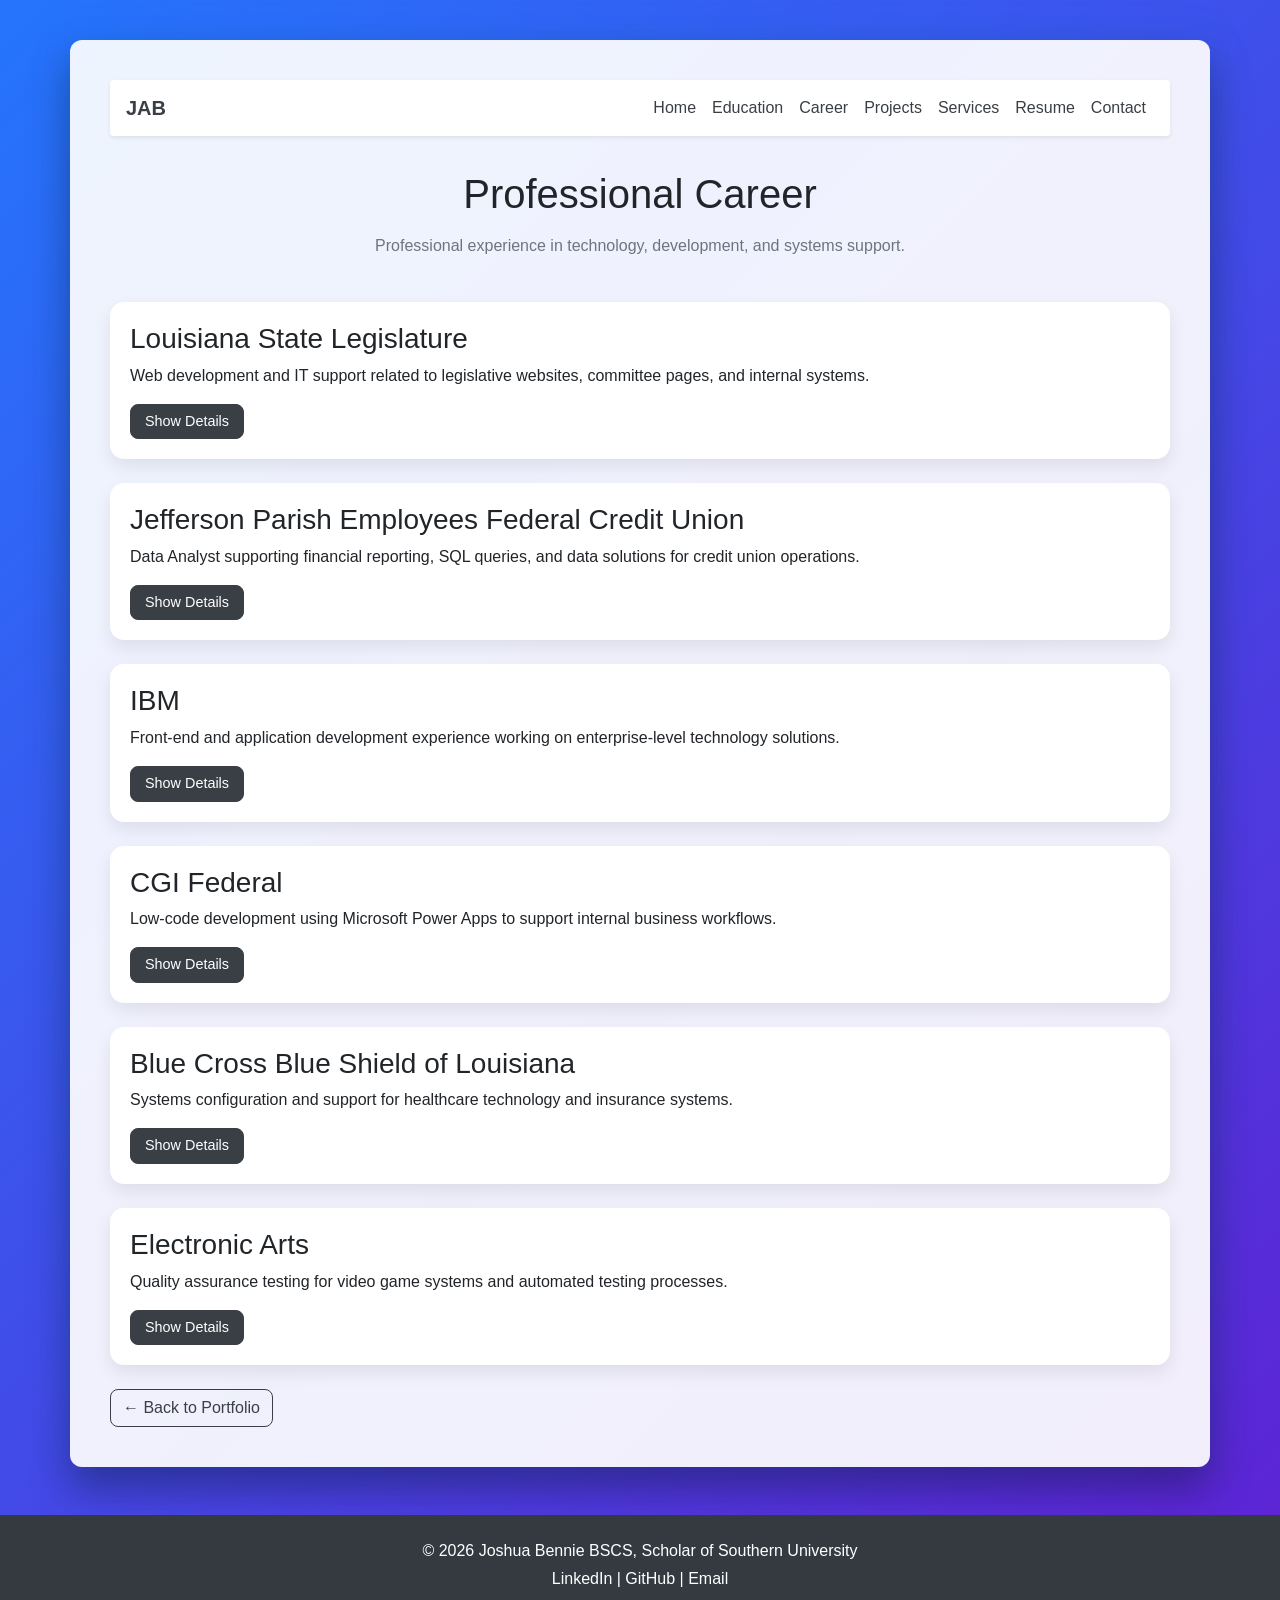
==== career.html @ 76732662 "Initial portfolio commit" ====
<!DOCTYPE html>
<html lang="en">
<head>
<meta charset="UTF-8">
<meta name="viewport" content="width=device-width, initial-scale=1.0">
<title>Professional Career | Joshua Bennie</title>

<link
rel="stylesheet"
href="https://cdn.jsdelivr.net/npm/bootstrap@4.6.2/dist/css/bootstrap.min.css"
>

<link rel="stylesheet" href="styles.css">
</head>

<body>

<div class="container main-container">

    <nav class="navbar navbar-expand-lg navbar-light bg-white rounded shadow-sm mb-4">

  <a class="navbar-brand font-weight-bold" href="index.html">JAB</a>

  <button
    class="navbar-toggler"
    type="button"
    data-toggle="collapse"
    data-target="#mainNavbar"
    aria-controls="mainNavbar"
    aria-expanded="false"
    aria-label="Toggle navigation"
  >
    <span class="navbar-toggler-icon"></span>
  </button>

  <div class="collapse navbar-collapse" id="mainNavbar">
    <ul class="navbar-nav ml-auto">

      <li class="nav-item">
        <a class="nav-link" href="index.html">Home</a>
      </li>

      <li class="nav-item">
        <a class="nav-link" href="education.html">Education</a>
      </li>

      <li class="nav-item">
        <a class="nav-link" href="career.html">Career</a>
      </li>

      <li class="nav-item">
        <a class="nav-link" href="projects.html">Projects</a>
      </li>

      <li class="nav-item">
        <a class="nav-link" href="services.html">Services</a>
      </li>

      <li class="nav-item">
        <a class="nav-link" href="Joshua_Bennie_Resume.pdf" target="_blank">
          Resume
        </a>
      </li>

      <li class="nav-item">
        <a class="nav-link" href="mailto:joshua.abennie@gmail.com">
          Contact
        </a>
      </li>

    </ul>
  </div>

</nav>

<header class="mb-4 text-center">
<h1 class="mb-3">Professional Career</h1>
<p class="text-muted mb-0">
Professional experience in technology, development, and systems support.
</p>
</header>

<main>

<div class="card mb-4">
<div class="card-body">

<h3>Louisiana State Legislature</h3>
<p>
Web development and IT support related to legislative websites, committee pages, and internal systems.
</p>

<button class="btn btn-primary"
type="button"
data-toggle="collapse"
data-target="#legislatureDetails">

Show Details
</button>

<div class="collapse mt-3" id="legislatureDetails">
<div class="card card-body detail-box">
<ul class="mb-0">
<li>Maintained and supported legislative web pages and committee documentation.</li>
<li>Worked with database queries and backend systems to support public-facing content.</li>
<li>Assisted with technical updates and system improvements for legislative platforms.</li>
</ul>
</div>
</div>

</div>
</div>


<div class="card mb-4">
  <div class="card-body">

    <h3>Jefferson Parish Employees Federal Credit Union</h3>
    <p>
      Data Analyst supporting financial reporting, SQL queries, and data solutions
      for credit union operations.
    </p>

    <button
      class="btn btn-primary"
      type="button"
      data-toggle="collapse"
      data-target="#jpefcuDetails"
      aria-expanded="false"
      aria-controls="jpefcuDetails"
    >
      Show Details
    </button>

    <div class="collapse mt-3" id="jpefcuDetails">
      <div class="card card-body detail-box">
        <ul class="mb-0">
          <li>Developed SQL queries and reports using Symitar and PowerOn.</li>
          <li>Built operational and regulatory reports for membership and loan data.</li>
          <li>Analyzed financial system data to support internal decision-making.</li>
          <li>Worked with ARCU database views to extract and validate financial information.</li>
          <li>Improved reporting accuracy and data accessibility for internal teams.</li>
        </ul>
      </div>
    </div>

  </div>
</div>


<div class="card mb-4">
<div class="card-body">

<h3>IBM</h3>
<p>
Front-end and application development experience working on enterprise-level technology solutions.
</p>

<button class="btn btn-primary"
type="button"
data-toggle="collapse"
data-target="#ibmDetails">

Show Details
</button>

<div class="collapse mt-3" id="ibmDetails">
<div class="card card-body detail-box">
<ul class="mb-0">
<li>Developed front-end components using modern web technologies.</li>
<li>Collaborated with development teams on enterprise application features.</li>
<li>Supported debugging, testing, and deployment of application updates.</li>
</ul>
</div>
</div>

</div>
</div>


<div class="card mb-4">
<div class="card-body">

<h3>CGI Federal</h3>
<p>
Low-code development using Microsoft Power Apps to support internal business workflows.
</p>

<button class="btn btn-primary"
type="button"
data-toggle="collapse"
data-target="#cgiDetails">

Show Details
</button>

<div class="collapse mt-3" id="cgiDetails">
<div class="card card-body detail-box">
<ul class="mb-0">
<li>Designed business applications using Microsoft Power Apps.</li>
<li>Translated business requirements into functional application designs.</li>
<li>Worked with teams to streamline internal workflows using low-code tools.</li>
</ul>
</div>
</div>

</div>
</div>


<div class="card mb-4">
<div class="card-body">

<h3>Blue Cross Blue Shield of Louisiana</h3>
<p>
Systems configuration and support for healthcare technology and insurance systems.
</p>

<button class="btn btn-primary"
type="button"
data-toggle="collapse"
data-target="#bcbsDetails">

Show Details
</button>

<div class="collapse mt-3" id="bcbsDetails">
<div class="card card-body detail-box">
<ul class="mb-0">
<li>Configured and maintained system components supporting healthcare applications.</li>
<li>Supported internal teams with technical troubleshooting and system updates.</li>
<li>Worked with sensitive insurance and patient-related system data.</li>
</ul>
</div>
</div>

</div>
</div>


<div class="card mb-4">
<div class="card-body">

<h3>Electronic Arts</h3>
<p>
Quality assurance testing for video game systems and automated testing processes.
</p>

<button class="btn btn-primary"
type="button"
data-toggle="collapse"
data-target="#eaDetails">

Show Details
</button>

<div class="collapse mt-3" id="eaDetails">
<div class="card card-body detail-box">
<ul class="mb-0">
<li>Performed quality assurance testing on game builds.</li>
<li>Logged bugs and system issues during gameplay testing.</li>
<li>Worked with development teams to identify and reproduce defects.</li>
</ul>
</div>
</div>

</div>
</div>


<a href="index.html" class="btn btn-outline-primary">← Back to Portfolio</a>

</main>

</div>

<footer class="bg-dark text-white mt-5 py-4">
  <div class="container text-center">
    <p class="mb-1">© 2026 Joshua Bennie BSCS, Scholar of Southern University</p>
    <p class="mb-0">
      <a href="https://www.linkedin.com/in/joshua-bennie-558bb122a/" target="_blank" class="text-white">LinkedIn</a>
      |
      <a href="https://github.com/your-github" target="_blank" class="text-white">GitHub</a>
      |
      <a href="mailto:joshua.abennie@gmail.com" class="text-white">Email</a>
    </p>
  </div>
</footer>

<script src="https://cdn.jsdelivr.net/npm/jquery@3.5.1/dist/jquery.slim.min.js"></script>
<script src="https://cdn.jsdelivr.net/npm/bootstrap@4.6.2/dist/js/bootstrap.bundle.min.js"></script>

</body>
</html>
---- styles.css ----
/* ===============================
   GLOBAL PAGE STYLING
================================ */

body {
  background: linear-gradient(
    -45deg,
    #0f2027,
    #203a43,
    #2c5364,
    #00c6ff,
    #6a11cb,
    #2575fc
  );
  background-size: 600% 600%;
  animation: gradientMove 8s ease infinite;
  min-height: 100vh;
  font-family: "Segoe UI", Tahoma, Geneva, Verdana, sans-serif;
}

@keyframes gradientMove {
  0% {
    background-position: 0% 50%;
  }
  25% {
    background-position: 50% 100%;
  }
  50% {
    background-position: 100% 50%;
  }
  75% {
    background-position: 50% 0%;
  }
  100% {
    background-position: 0% 50%;
  }
}

/* ===============================
   MAIN LAYOUT
================================ */

.main-container {
  background: rgba(255, 255, 255, 0.92);
  padding: 40px;
  border-radius: 12px;
  box-shadow:
    0 20px 40px rgba(0, 0, 0, 0.35),
    0 0 40px rgba(0, 140, 255, 0.15);
  margin-top: 40px;
  margin-bottom: 40px;
}

header {
  padding: 10px 10px 20px;
}

main section {
  margin-bottom: 3rem;
}

/* ===============================
   NAVBAR
================================ */

.navbar-brand {
  color: #3a3f45 !important;
}

.nav-link {
  color: #3a3f45 !important;
  font-weight: 500;
}

.nav-link:hover {
  color: #2b2f34 !important;
}

.nav-link.active {
  color: #111827 !important;
  font-weight: 700;
  border-bottom: 2px solid #3a3f45;
}

/* ===============================
   HERO SECTION
================================ */

.hero-image {
  width: 210px;
  height: 210px;
  aspect-ratio: 1 / 1;
  border-radius: 50%;
  border: 6px solid white;
  object-fit: cover;
  object-position: center top;
  display: block;
  margin: 0 auto;
  box-shadow:
    0 10px 25px rgba(0, 0, 0, 0.35),
    0 0 25px rgba(255, 255, 255, 0.5),
    0 0 45px rgba(0, 140, 255, 0.35);
}

/* ===============================
   HERO / HEADER TEXT
================================ */

header p {
  max-width: 700px;
  margin: 0 auto;
}

.hero-buttons .btn {
  margin-right: 10px;
  margin-bottom: 10px;
}

/* ===============================
   BUTTONS
================================ */

.btn {
  border-radius: 8px;
  font-weight: 500;
}

.btn-primary {
  background-color: #3a3f45;
  border-color: #3a3f45;
}

.btn-primary:hover {
  background-color: #2b2f34;
  border-color: #2b2f34;
}

.btn-outline-primary {
  color: #3a3f45;
  border-color: #3a3f45;
}

.btn-outline-primary:hover {
  background-color: #3a3f45;
  border-color: #3a3f45;
  color: white;
}

.card .btn {
  padding: 6px 14px;
  font-size: 0.9rem;
}

/* ===============================
   FEATURE BANNER
================================ */

.bg-primary {
  background: linear-gradient(
    135deg,
    #3a3f45,
    #2c2f33
  ) !important;
  box-shadow: 0 0 30px rgba(0, 0, 0, 0.35);
}

/* ===============================
   CARDS
================================ */

.card {
  border: none;
  border-radius: 14px;
  box-shadow: 0 8px 18px rgba(0, 0, 0, 0.08);
  transition: 0.3s ease;
}

.card:hover {
  transform: translateY(-6px);
  box-shadow: 0 14px 28px rgba(0, 0, 0, 0.2);
}

/* ===============================
   COLLAPSIBLE DETAIL BOXES
================================ */

.detail-box {
  background: #f8f9fa;
  border-radius: 8px;
  border-left: 4px solid #3a3f45;
}

/* ===============================
   FOOTER
================================ */

footer {
  margin-top: 60px;
}

/* ===============================
   RESPONSIVE TWEAKS
================================ */

@media (max-width: 767.98px) {
  .main-container {
    padding: 25px;
  }

  .hero-image {
    width: 160px;
    height: 160px;
  }

  .hero-buttons .btn {
    width: 100%;
    margin-right: 0;
  }

  .nav-link.active {
    border-bottom: none;
  }
}
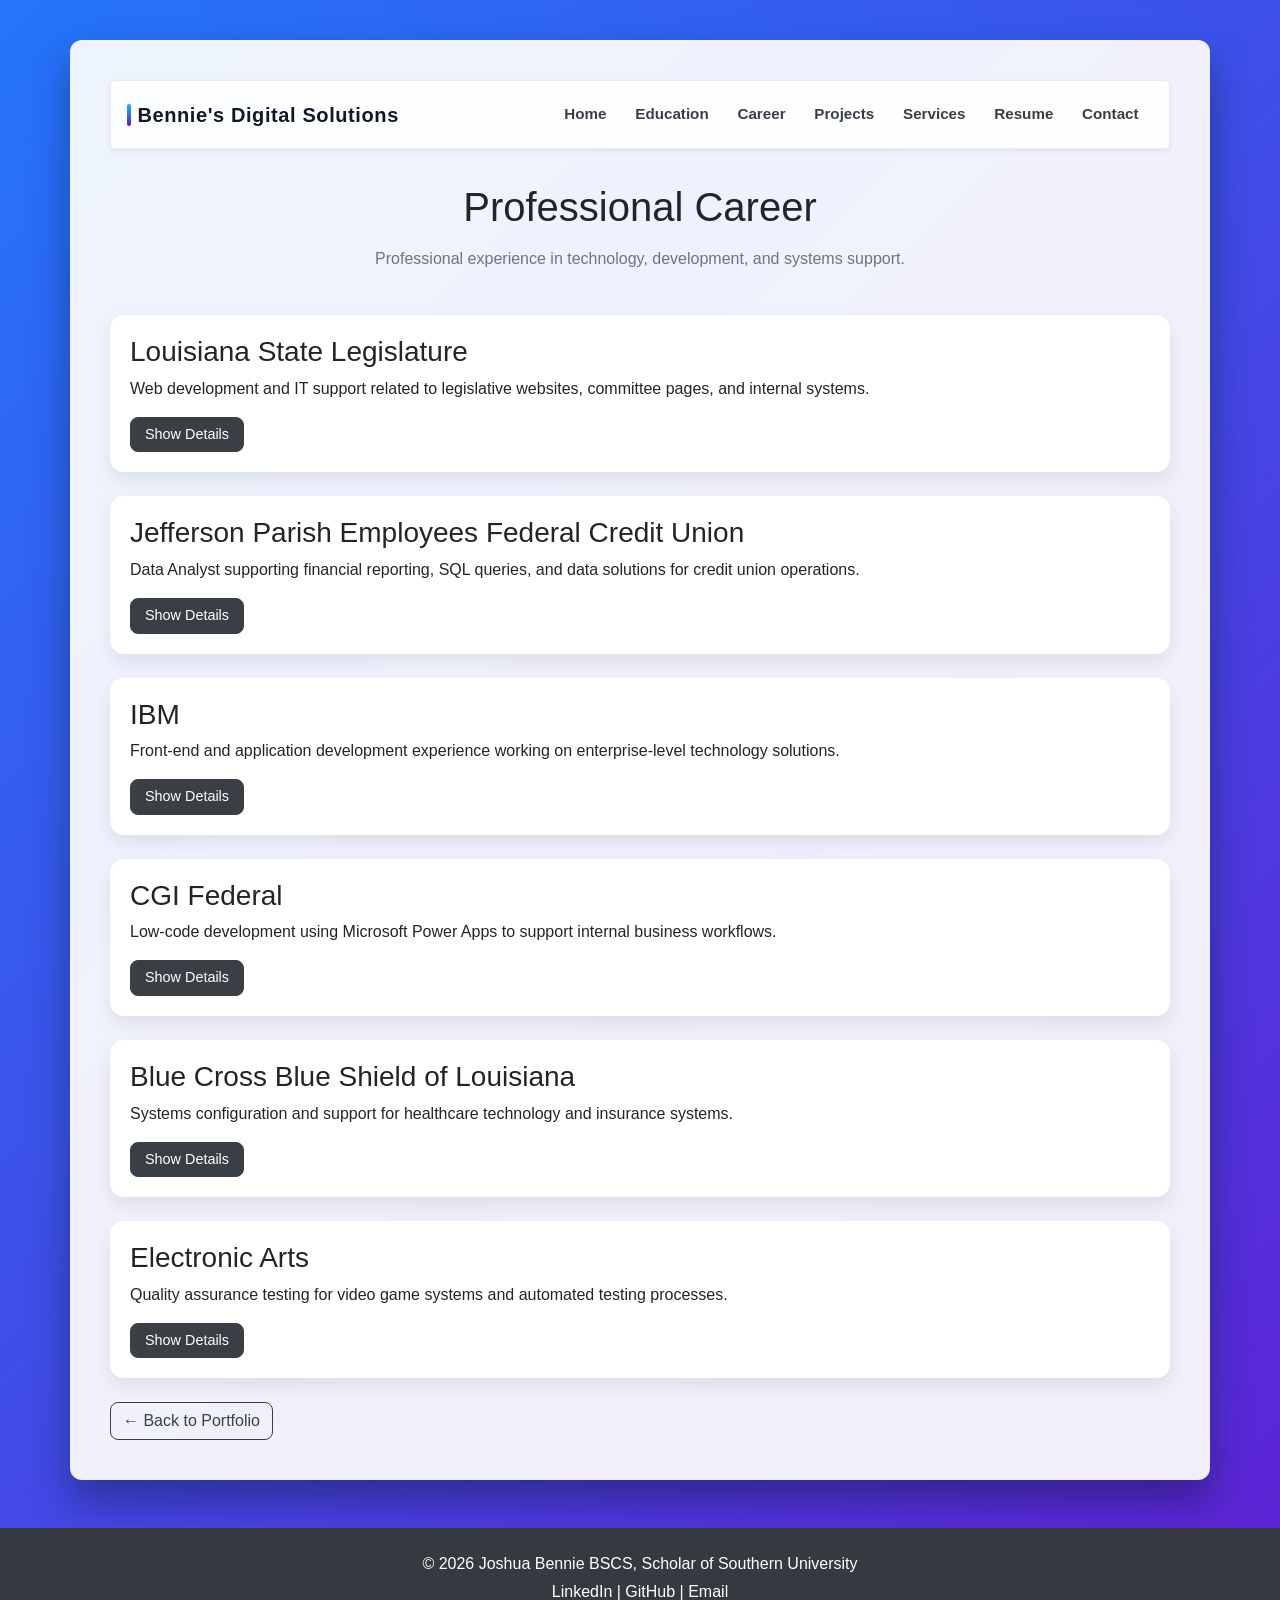
==== commit e09de567: "Update nav style" ====
--- a/career.html
+++ b/career.html
@@ -19,7 +19,7 @@
 
     <nav class="navbar navbar-expand-lg navbar-light bg-white rounded shadow-sm mb-4">
 
-  <a class="navbar-brand font-weight-bold" href="index.html">JAB</a>
+  <a class="navbar-brand font-weight-bold" href="index.html">Bennie's Digital Solutions</a>
 
   <button
     class="navbar-toggler"
--- a/styles.css
+++ b/styles.css
@@ -60,26 +60,82 @@
 }
 
 /* ===============================
-   NAVBAR
-================================ */
+   NAVBAR - REDESIGNED
+================================ */
+
+.navbar {
+  background: rgba(255, 255, 255, 0.88) !important;
+  border: 1px solid rgba(17, 24, 39, 0.08);
+  border-radius: 16px;
+  padding: 0.85rem 1rem;
+  box-shadow:
+    0 12px 30px rgba(17, 24, 39, 0.08),
+    inset 0 1px 0 rgba(255, 255, 255, 0.75);
+  backdrop-filter: blur(14px);
+}
 
 .navbar-brand {
-  color: #3a3f45 !important;
+  color: #111827 !important;
+  font-weight: 800;
+  letter-spacing: 0.03em;
+  position: relative;
+  padding-left: 0.65rem;
+}
+
+.navbar-brand::before {
+  content: "";
+  position: absolute;
+  left: 0;
+  top: 50%;
+  width: 4px;
+  height: 22px;
+  border-radius: 999px;
+  background: linear-gradient(180deg, #00c6ff, #6a11cb);
+  transform: translateY(-50%);
+}
+
+.navbar-toggler {
+  border: 1px solid rgba(17, 24, 39, 0.12);
+  border-radius: 10px;
+  padding: 0.45rem 0.6rem;
+}
+
+.navbar-toggler:focus {
+  box-shadow: 0 0 0 0.2rem rgba(0, 198, 255, 0.16);
 }
 
 .nav-link {
   color: #3a3f45 !important;
-  font-weight: 500;
+  font-weight: 600;
+  font-size: 0.95rem;
+  border-radius: 999px;
+  padding: 0.5rem 0.82rem !important;
+  margin: 0 0.08rem;
+  position: relative;
+  transition:
+    color 0.25s ease,
+    background-color 0.25s ease,
+    transform 0.25s ease,
+    box-shadow 0.25s ease;
 }
 
 .nav-link:hover {
-  color: #2b2f34 !important;
+  color: #111827 !important;
+  background: rgba(0, 198, 255, 0.10);
+  transform: translateY(-1px);
 }
 
 .nav-link.active {
-  color: #111827 !important;
+  color: #ffffff !important;
   font-weight: 700;
-  border-bottom: 2px solid #3a3f45;
+  background: linear-gradient(135deg, #3a3f45, #111827);
+  border-bottom: none;
+  box-shadow: 0 8px 18px rgba(17, 24, 39, 0.18);
+}
+
+.nav-link.active:hover {
+  color: #ffffff !important;
+  background: linear-gradient(135deg, #2b2f34, #111827);
 }
 
 /* ===============================
@@ -217,7 +273,27 @@
     margin-right: 0;
   }
 
+  .navbar {
+    padding: 0.75rem;
+  }
+
+  .navbar-brand {
+    font-size: 0.98rem;
+  }
+
+  .navbar-collapse {
+    margin-top: 0.8rem;
+    padding-top: 0.75rem;
+    border-top: 1px solid rgba(17, 24, 39, 0.08);
+  }
+
+  .nav-link {
+    text-align: center;
+    margin: 0.18rem 0;
+    padding: 0.68rem 0.85rem !important;
+  }
+
   .nav-link.active {
     border-bottom: none;
   }
-}+}
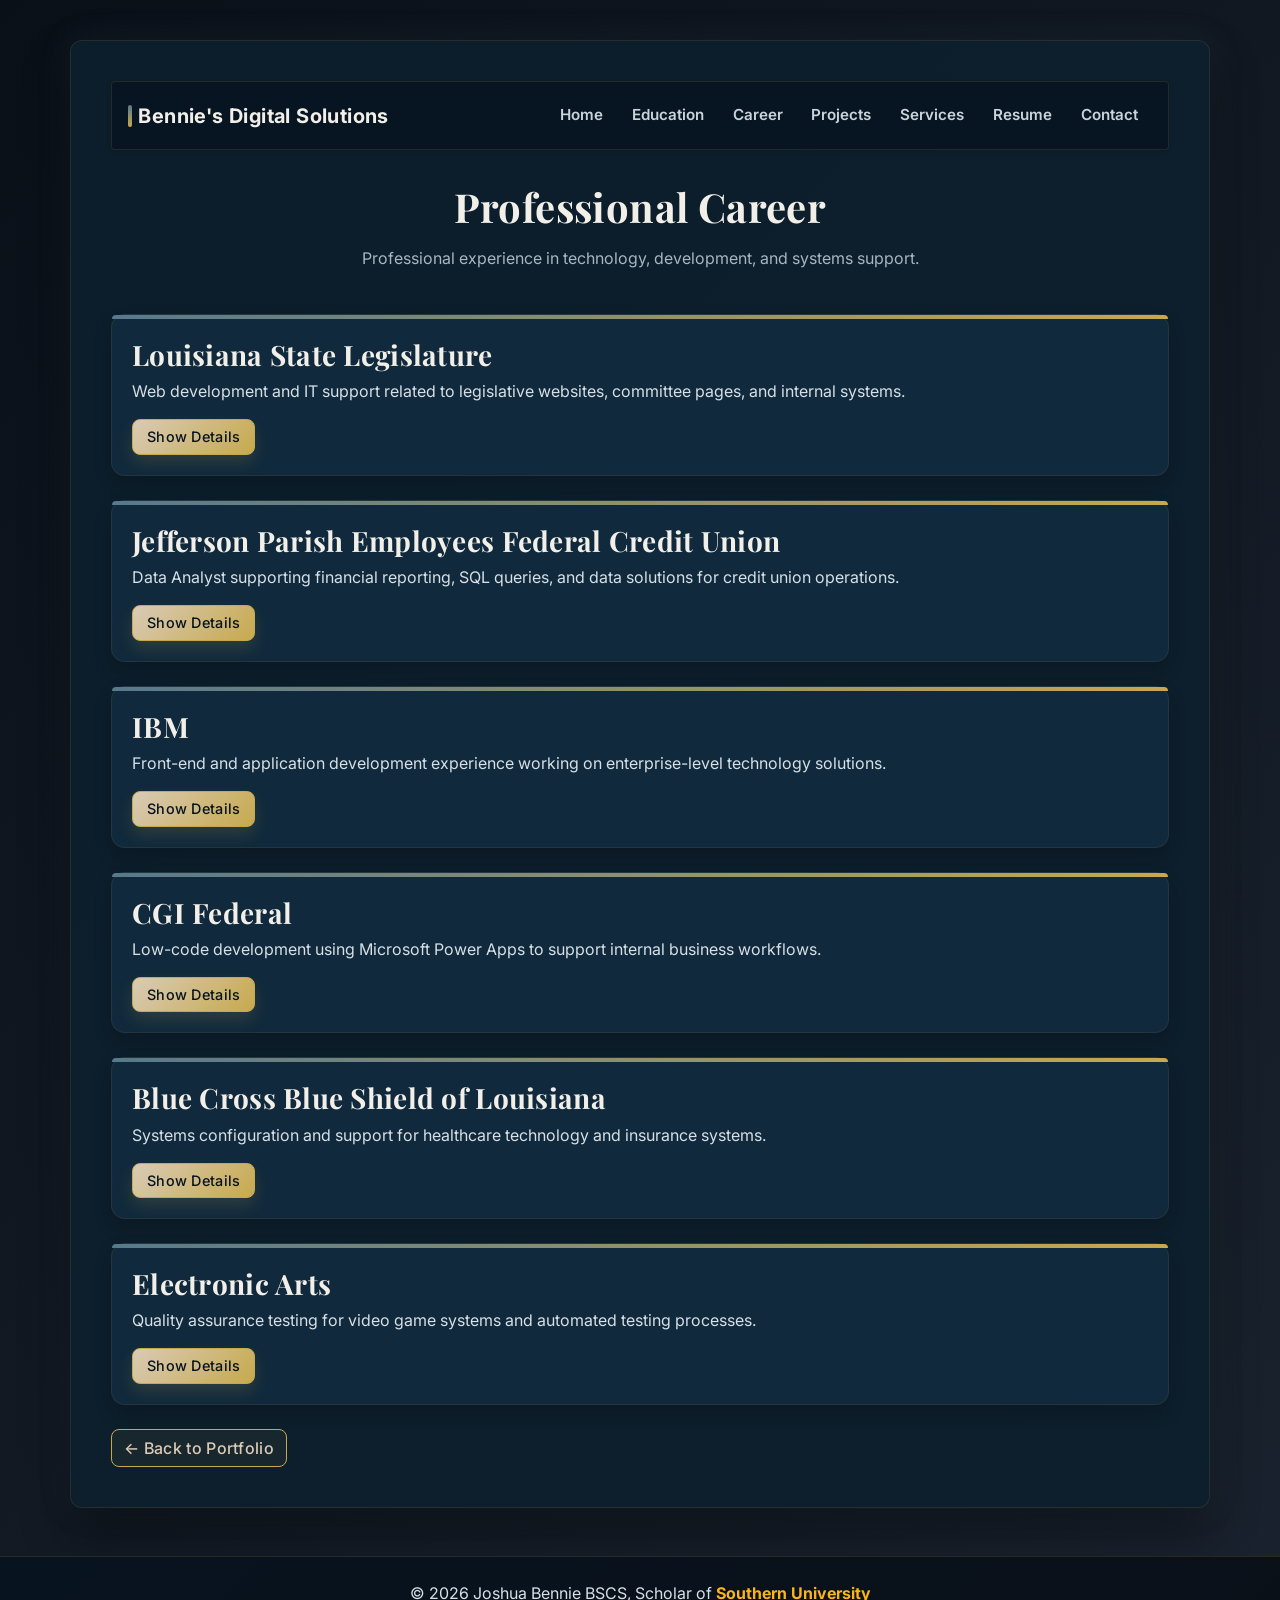
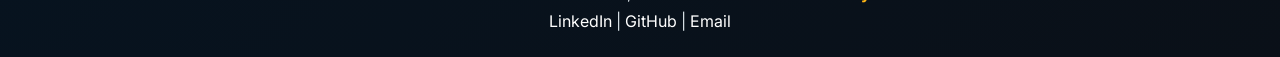
==== commit 19bd7465: "Refresh portfolio site design" ====
--- a/career.html
+++ b/career.html
@@ -276,7 +276,7 @@
 
 <footer class="bg-dark text-white mt-5 py-4">
   <div class="container text-center">
-    <p class="mb-1">© 2026 Joshua Bennie BSCS, Scholar of Southern University</p>
+    <p class="mb-1">&copy; 2026 Joshua Bennie BSCS, Scholar of <span class="school-link-su">Southern University</span></p>
     <p class="mb-0">
       <a href="https://www.linkedin.com/in/joshua-bennie-558bb122a/" target="_blank" class="text-white">LinkedIn</a>
       |
@@ -291,4 +291,4 @@
 <script src="https://cdn.jsdelivr.net/npm/bootstrap@4.6.2/dist/js/bootstrap.bundle.min.js"></script>
 
 </body>
-</html>+</html>
--- a/styles.css
+++ b/styles.css
@@ -1,3 +1,5 @@
+@import url("https://fonts.googleapis.com/css2?family=Inter:wght@400;500;600;700;800&family=Playfair+Display:wght@600;700;800&display=swap");
+
 /* ===============================
    GLOBAL PAGE STYLING
 ================================ */
@@ -5,17 +7,17 @@
 body {
   background: linear-gradient(
     -45deg,
-    #0f2027,
-    #203a43,
-    #2c5364,
-    #00c6ff,
-    #6a11cb,
-    #2575fc
+    #07131f,
+    #0d1f2d,
+    #132f43,
+    #243f55,
+    #1d2633,
+    #0a1018
   );
   background-size: 600% 600%;
   animation: gradientMove 8s ease infinite;
   min-height: 100vh;
-  font-family: "Segoe UI", Tahoma, Geneva, Verdana, sans-serif;
+  font-family: "Inter", "Segoe UI", Tahoma, Geneva, Verdana, sans-serif;
 }
 
 @keyframes gradientMove {
@@ -41,12 +43,13 @@
 ================================ */
 
 .main-container {
-  background: rgba(255, 255, 255, 0.92);
+  background: rgba(13, 31, 45, 0.94);
   padding: 40px;
   border-radius: 12px;
+  border: 1px solid rgba(199, 169, 77, 0.12);
   box-shadow:
-    0 20px 40px rgba(0, 0, 0, 0.35),
-    0 0 40px rgba(0, 140, 255, 0.15);
+    0 24px 48px rgba(0, 0, 0, 0.42),
+    0 0 36px rgba(88, 121, 140, 0.12);
   margin-top: 40px;
   margin-bottom: 40px;
 }
@@ -64,18 +67,18 @@
 ================================ */
 
 .navbar {
-  background: rgba(255, 255, 255, 0.88) !important;
-  border: 1px solid rgba(17, 24, 39, 0.08);
+  background: rgba(7, 19, 31, 0.78) !important;
+  border: 1px solid rgba(199, 169, 77, 0.14);
   border-radius: 16px;
   padding: 0.85rem 1rem;
   box-shadow:
-    0 12px 30px rgba(17, 24, 39, 0.08),
-    inset 0 1px 0 rgba(255, 255, 255, 0.75);
+    0 12px 30px rgba(0, 0, 0, 0.24),
+    inset 0 1px 0 rgba(255, 255, 255, 0.06);
   backdrop-filter: blur(14px);
 }
 
 .navbar-brand {
-  color: #111827 !important;
+  color: #f1efe8 !important;
   font-weight: 800;
   letter-spacing: 0.03em;
   position: relative;
@@ -90,22 +93,26 @@
   width: 4px;
   height: 22px;
   border-radius: 999px;
-  background: linear-gradient(180deg, #00c6ff, #6a11cb);
+  background: linear-gradient(180deg, #58798c, #c7a94d);
   transform: translateY(-50%);
 }
 
 .navbar-toggler {
-  border: 1px solid rgba(17, 24, 39, 0.12);
+  border: 1px solid rgba(199, 169, 77, 0.22);
   border-radius: 10px;
   padding: 0.45rem 0.6rem;
 }
 
+.navbar-light .navbar-toggler-icon {
+  filter: invert(1) brightness(1.8);
+}
+
 .navbar-toggler:focus {
-  box-shadow: 0 0 0 0.2rem rgba(0, 198, 255, 0.16);
+  box-shadow: 0 0 0 0.2rem rgba(88, 121, 140, 0.18);
 }
 
 .nav-link {
-  color: #3a3f45 !important;
+  color: #c9d4dc !important;
   font-weight: 600;
   font-size: 0.95rem;
   border-radius: 999px;
@@ -120,22 +127,22 @@
 }
 
 .nav-link:hover {
-  color: #111827 !important;
-  background: rgba(0, 198, 255, 0.10);
+  color: #ffffff !important;
+  background: rgba(199, 169, 77, 0.12);
   transform: translateY(-1px);
 }
 
 .nav-link.active {
-  color: #ffffff !important;
+  color: #07131f !important;
   font-weight: 700;
-  background: linear-gradient(135deg, #3a3f45, #111827);
+  background: linear-gradient(135deg, #d9cbb6, #c7a94d);
   border-bottom: none;
-  box-shadow: 0 8px 18px rgba(17, 24, 39, 0.18);
+  box-shadow: 0 8px 18px rgba(199, 169, 77, 0.18);
 }
 
 .nav-link.active:hover {
-  color: #ffffff !important;
-  background: linear-gradient(135deg, #2b2f34, #111827);
+  color: #07131f !important;
+  background: linear-gradient(135deg, #f1efe8, #c7a94d);
 }
 
 /* ===============================
@@ -146,16 +153,53 @@
   width: 210px;
   height: 210px;
   aspect-ratio: 1 / 1;
-  border-radius: 50%;
-  border: 6px solid white;
+  border-radius: 12px;
+  border: 5px solid rgba(241, 239, 232, 0.9);
   object-fit: cover;
   object-position: center top;
   display: block;
   margin: 0 auto;
   box-shadow:
-    0 10px 25px rgba(0, 0, 0, 0.35),
-    0 0 25px rgba(255, 255, 255, 0.5),
-    0 0 45px rgba(0, 140, 255, 0.35);
+    0 14px 28px rgba(0, 0, 0, 0.34),
+    0 0 18px rgba(255, 255, 255, 0.10),
+    0 0 34px rgba(199, 169, 77, 0.18);
+}
+
+h1,
+h2,
+h3,
+h4,
+h5,
+h6 {
+  color: #f1efe8;
+  font-family: "Playfair Display", Georgia, "Times New Roman", serif;
+  font-weight: 700;
+  letter-spacing: 0.01em;
+  line-height: 1.15;
+}
+
+.navbar-brand,
+.btn,
+.badge,
+.school-label {
+  letter-spacing: 0.02em;
+}
+
+p,
+li,
+.card-text,
+.lead {
+  color: #d7e0e6;
+}
+
+.text-muted {
+  color: #a7b7c2 !important;
+}
+
+.badge-light {
+  color: #f1efe8;
+  background: rgba(241, 239, 232, 0.08);
+  border: 1px solid rgba(199, 169, 77, 0.18);
 }
 
 /* ===============================
@@ -167,6 +211,111 @@
   margin: 0 auto;
 }
 
+.home-page .main-container {
+  max-width: 1120px;
+}
+
+.home-page .home-hero {
+  padding: 24px 8px 12px;
+}
+
+.home-page .hero-row {
+  min-height: 360px;
+}
+
+.home-page .hero-image {
+  width: 240px;
+  height: 240px;
+}
+
+.home-page h1 {
+  font-size: 3rem;
+}
+
+.home-page .lead {
+  max-width: 560px;
+}
+
+.home-page .home-subtitle {
+  font-size: 1.05rem;
+  font-family: "Inter", "Segoe UI", Tahoma, Geneva, Verdana, sans-serif;
+  font-weight: 600;
+}
+
+.home-page .hero-row .col-lg-7 p {
+  margin-left: 0;
+}
+
+.home-page .home-section {
+  margin-bottom: 3.5rem;
+}
+
+.home-page .focus-section {
+  padding-top: 0.25rem;
+}
+
+.home-page .focus-card .card-body {
+  display: flex;
+  min-height: 168px;
+  flex-direction: column;
+  align-items: center;
+  justify-content: center;
+  padding: 1.65rem 1.35rem;
+}
+
+.home-page .section-icon {
+  width: 2rem;
+  height: 2rem;
+  color: #d9cbb6;
+  margin-bottom: 1rem;
+  stroke-width: 1.8;
+}
+
+.home-page .focus-card .card-title {
+  margin-bottom: 0.85rem;
+}
+
+.home-page .focus-card .card-text {
+  margin-bottom: 0;
+}
+
+.home-page .clarity-section {
+  padding-top: 0.25rem;
+}
+
+.home-page .clarity-section p {
+  max-width: 680px;
+}
+
+.home-page .strengths-panel {
+  height: 100%;
+}
+
+.home-page .strengths-panel p {
+  align-items: center;
+  border-bottom: 1px solid rgba(241, 239, 232, 0.10);
+  display: flex;
+  gap: 0.6rem;
+  padding-bottom: 0.65rem;
+}
+
+.home-page .strengths-panel svg {
+  flex: 0 0 auto;
+  width: 1.1rem;
+  height: 1.1rem;
+  color: #d9cbb6;
+}
+
+.home-page .strengths-panel p:last-child {
+  border-bottom: none;
+  padding-bottom: 0;
+}
+
+.home-page .cta-section .bg-primary {
+  padding-top: 2.25rem !important;
+  padding-bottom: 2.25rem !important;
+}
+
 .hero-buttons .btn {
   margin-right: 10px;
   margin-bottom: 10px;
@@ -179,27 +328,64 @@
 .btn {
   border-radius: 8px;
   font-weight: 500;
+  align-items: center;
+  display: inline-flex;
+  gap: 0.45rem;
+  justify-content: center;
+}
+
+.btn svg {
+  width: 1rem;
+  height: 1rem;
+  stroke-width: 2.2;
 }
 
 .btn-primary {
-  background-color: #3a3f45;
-  border-color: #3a3f45;
+  color: #07131f;
+  background: linear-gradient(135deg, #d9cbb6, #c7a94d);
+  border-color: #c7a94d;
+  box-shadow: 0 8px 16px rgba(199, 169, 77, 0.16);
 }
 
 .btn-primary:hover {
-  background-color: #2b2f34;
-  border-color: #2b2f34;
+  color: #07131f;
+  background: linear-gradient(135deg, #f1efe8, #d0b461);
+  border-color: #d0b461;
 }
 
 .btn-outline-primary {
-  color: #3a3f45;
-  border-color: #3a3f45;
+  color: #d9cbb6;
+  border-color: #c7a94d;
+  background-color: rgba(199, 169, 77, 0.06);
 }
 
 .btn-outline-primary:hover {
-  background-color: #3a3f45;
-  border-color: #3a3f45;
-  color: white;
+  background-color: #c7a94d;
+  border-color: #c7a94d;
+  color: #07131f;
+}
+
+.btn-light {
+  color: #07131f;
+  background-color: #d9cbb6;
+  border-color: #d9cbb6;
+}
+
+.btn-light:hover {
+  color: #07131f;
+  background-color: #f1efe8;
+  border-color: #f1efe8;
+}
+
+.btn-outline-light {
+  color: #f1efe8;
+  border-color: rgba(241, 239, 232, 0.72);
+}
+
+.btn-outline-light:hover {
+  color: #07131f;
+  background-color: #f1efe8;
+  border-color: #f1efe8;
 }
 
 .card .btn {
@@ -214,10 +400,20 @@
 .bg-primary {
   background: linear-gradient(
     135deg,
-    #3a3f45,
-    #2c2f33
+    #0a1018,
+    #243f55
   ) !important;
-  box-shadow: 0 0 30px rgba(0, 0, 0, 0.35);
+  border: 1px solid rgba(199, 169, 77, 0.12);
+  box-shadow: 0 18px 32px rgba(0, 0, 0, 0.22);
+}
+
+.bg-primary h1,
+.bg-primary h2,
+.bg-primary h3,
+.bg-primary h4,
+.bg-primary h5,
+.bg-primary h6 {
+  color: #ffffff;
 }
 
 /* ===============================
@@ -225,15 +421,24 @@
 ================================ */
 
 .card {
-  border: none;
+  background: rgba(19, 47, 67, 0.72);
+  border: 1px solid rgba(199, 169, 77, 0.10);
   border-radius: 14px;
-  box-shadow: 0 8px 18px rgba(0, 0, 0, 0.08);
+  box-shadow: 0 8px 18px rgba(0, 0, 0, 0.18);
   transition: 0.3s ease;
+}
+
+.card::before {
+  content: "";
+  display: block;
+  height: 4px;
+  border-radius: 14px 14px 0 0;
+  background: linear-gradient(90deg, #58798c, #c7a94d);
 }
 
 .card:hover {
   transform: translateY(-6px);
-  box-shadow: 0 14px 28px rgba(0, 0, 0, 0.2);
+  box-shadow: 0 14px 28px rgba(0, 0, 0, 0.28);
 }
 
 /* ===============================
@@ -241,9 +446,44 @@
 ================================ */
 
 .detail-box {
-  background: #f8f9fa;
+  background: rgba(7, 19, 31, 0.72);
   border-radius: 8px;
-  border-left: 4px solid #3a3f45;
+  border-left: 4px solid #c7a94d;
+}
+
+.bg-light {
+  background-color: rgba(7, 19, 31, 0.72) !important;
+}
+
+.border-success {
+  border-color: rgba(199, 169, 77, 0.28) !important;
+}
+
+.border-primary {
+  border-color: rgba(88, 121, 140, 0.45) !important;
+}
+
+.border-warning {
+  border-color: rgba(199, 169, 77, 0.42) !important;
+}
+
+.text-primary,
+.text-success {
+  color: #d9cbb6 !important;
+}
+
+.text-warning {
+  color: #c7a94d !important;
+}
+
+.alert-light {
+  color: #d7e0e6;
+  background-color: rgba(7, 19, 31, 0.72);
+  border-color: rgba(199, 169, 77, 0.18) !important;
+}
+
+.alert-light h5 {
+  color: #f1efe8;
 }
 
 /* ===============================
@@ -252,6 +492,67 @@
 
 footer {
   margin-top: 60px;
+  background: linear-gradient(135deg, #07131f, #0a1018) !important;
+  border-top: 1px solid rgba(199, 169, 77, 0.16);
+}
+
+footer a:hover {
+  color: #c7a94d !important;
+}
+
+/* ===============================
+   SCHOOL HIGHLIGHTS
+================================ */
+
+.school-card {
+  overflow: hidden;
+}
+
+.school-card::before {
+  height: 6px;
+}
+
+.school-su::before {
+  background: linear-gradient(90deg, #0033a0, #fdb515);
+}
+
+.school-lsu::before {
+  background: linear-gradient(90deg, #461d7c, #fdd023);
+}
+
+.school-label {
+  display: inline-block;
+  border-radius: 999px;
+  font-size: 0.78rem;
+  font-weight: 700;
+  letter-spacing: 0.03em;
+  padding: 0.28rem 0.7rem;
+  text-transform: uppercase;
+}
+
+.school-label-su {
+  color: #fdb515;
+  background: rgba(0, 51, 160, 0.18);
+  border: 1px solid rgba(253, 181, 21, 0.24);
+}
+
+.school-label-lsu {
+  color: #fdd023;
+  background: rgba(70, 29, 124, 0.24);
+  border: 1px solid rgba(253, 208, 35, 0.24);
+}
+
+.school-name-su {
+  color: #fdb515;
+}
+
+.school-name-lsu {
+  color: #fdd023;
+}
+
+.school-link-su {
+  color: #fdb515;
+  font-weight: 700;
 }
 
 /* ===============================
@@ -296,4 +597,48 @@
   .nav-link.active {
     border-bottom: none;
   }
-}
+
+  .home-page .main-container {
+    margin-top: 24px;
+    margin-bottom: 24px;
+  }
+
+  .home-page .home-hero {
+    padding-top: 12px;
+  }
+
+  .home-page .hero-row {
+    min-height: auto;
+  }
+
+  .home-page .hero-row .col-lg-7 p {
+    margin-left: auto;
+    margin-right: auto;
+  }
+
+  .home-page h1 {
+    font-size: 2.35rem;
+  }
+
+  .home-page h2 {
+    font-size: 2rem;
+  }
+
+  .home-page .home-subtitle {
+    font-size: 0.98rem;
+  }
+
+  .home-page .home-section {
+    margin-bottom: 2.6rem;
+  }
+
+  .home-page .focus-card .card-body {
+    min-height: auto;
+    padding: 1.45rem 1.2rem;
+  }
+
+  .home-page .cta-section .btn {
+    width: 100%;
+    margin-left: 0 !important;
+  }
+}
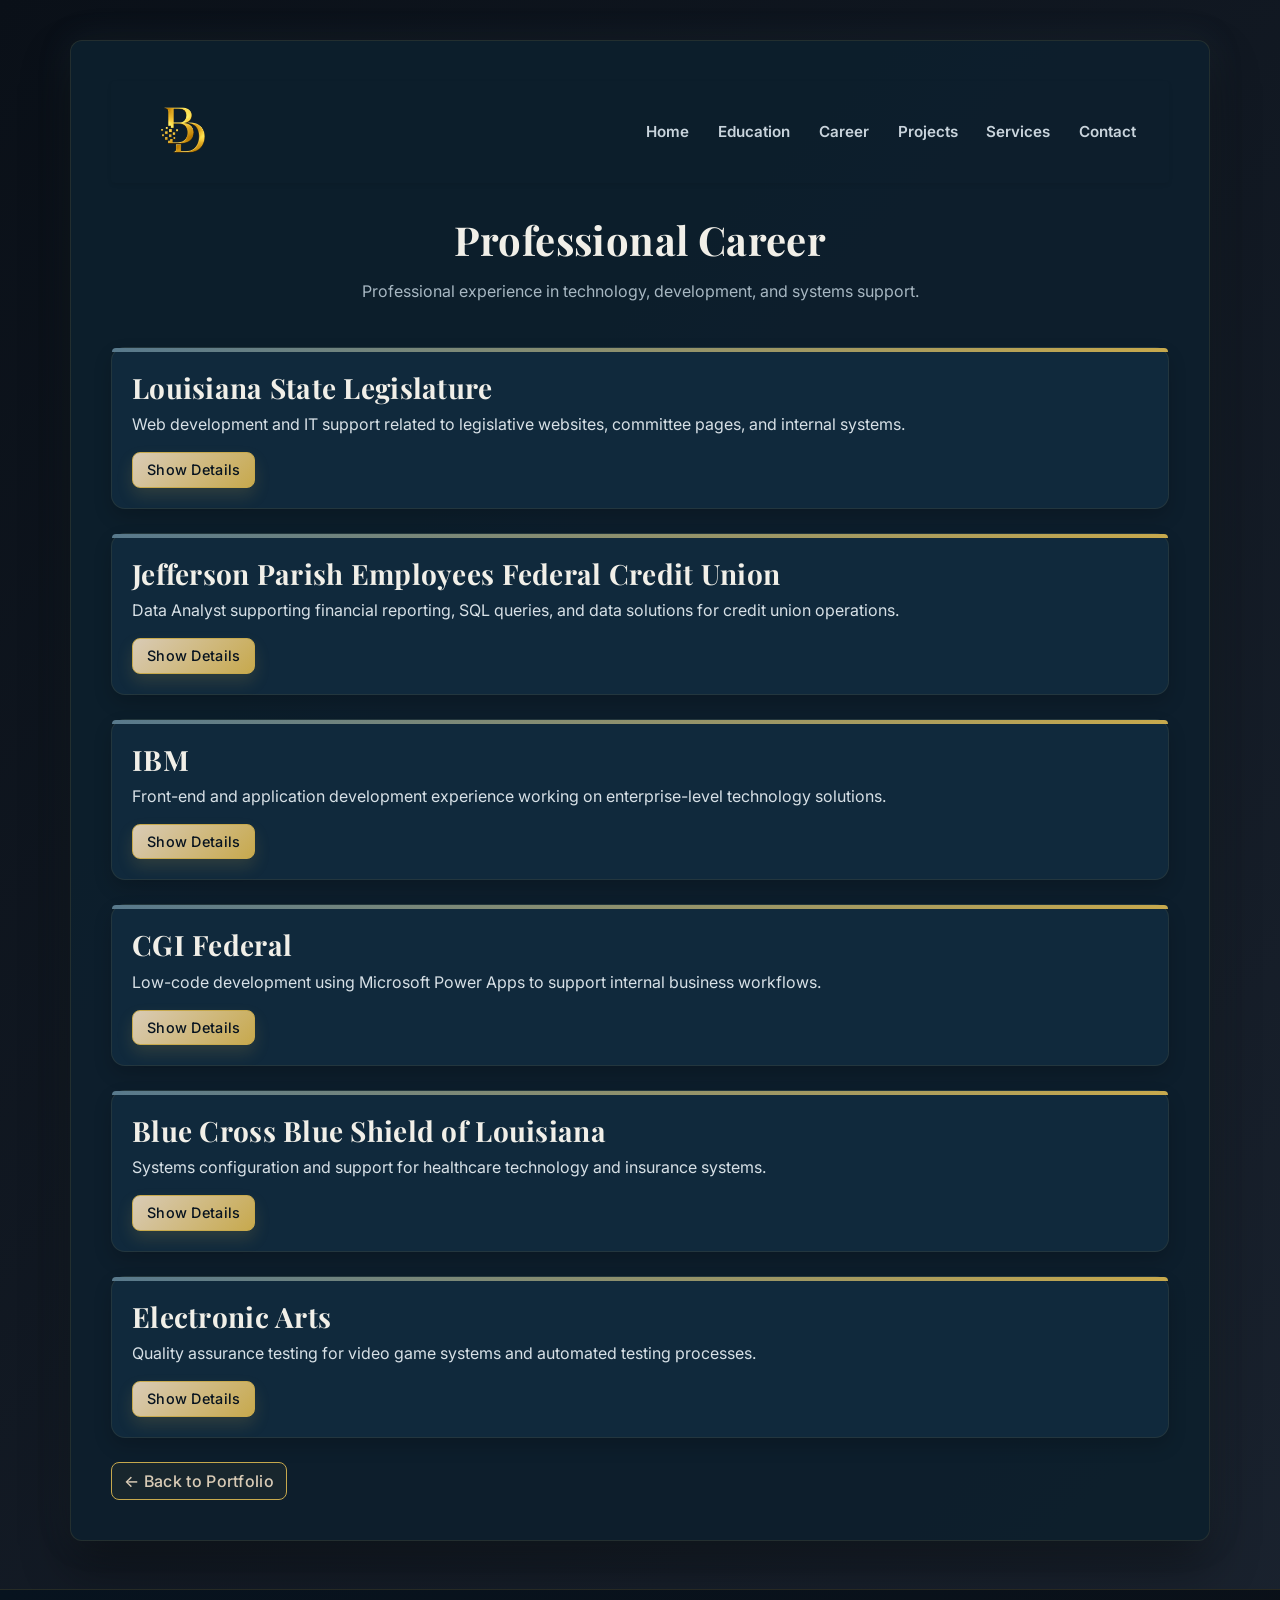
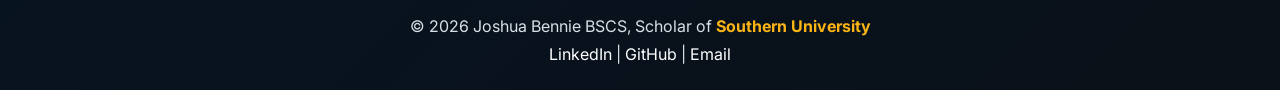
==== commit 7708de2c: "Refine portfolio navigation and inquiry flow" ====
--- a/career.html
+++ b/career.html
@@ -5,7 +5,10 @@
 <meta name="viewport" content="width=device-width, initial-scale=1.0">
 <title>Professional Career | Joshua Bennie</title>
 
-<link
+
+  <link rel="icon" type="image/png" sizes="512x512" href="images/branding/favicon-512.png">
+  <link rel="apple-touch-icon" href="images/branding/favicon-512.png">
+  <link
 rel="stylesheet"
 href="https://cdn.jsdelivr.net/npm/bootstrap@4.6.2/dist/css/bootstrap.min.css"
 >
@@ -19,7 +22,13 @@
 
     <nav class="navbar navbar-expand-lg navbar-light bg-white rounded shadow-sm mb-4">
 
-  <a class="navbar-brand font-weight-bold" href="index.html">Bennie's Digital Solutions</a>
+  <a class="navbar-brand brand-logo d-flex align-items-center" href="index.html" aria-label="Bennie's Digital Solutions home">
+        <img
+          src="images/branding/bd-mark.png"
+          class="brand-logo__image"
+          alt="Bennie's Digital Solutions mark"
+        >
+      </a>
 
   <button
     class="navbar-toggler"
@@ -54,12 +63,6 @@
 
       <li class="nav-item">
         <a class="nav-link" href="services.html">Services</a>
-      </li>
-
-      <li class="nav-item">
-        <a class="nav-link" href="Joshua_Bennie_Resume.pdf" target="_blank">
-          Resume
-        </a>
       </li>
 
       <li class="nav-item">
--- a/styles.css
+++ b/styles.css
@@ -3,6 +3,17 @@
 /* ===============================
    GLOBAL PAGE STYLING
 ================================ */
+
+img {
+  max-width: 100%;
+  height: auto;
+}
+
+html,
+body {
+  max-width: 100%;
+  overflow-x: hidden;
+}
 
 body {
   background: linear-gradient(
@@ -44,7 +55,7 @@
 
 .main-container {
   background: rgba(13, 31, 45, 0.94);
-  padding: 40px;
+  padding: clamp(1rem, 4vw, 40px);
   border-radius: 12px;
   border: 1px solid rgba(199, 169, 77, 0.12);
   box-shadow:
@@ -67,14 +78,12 @@
 ================================ */
 
 .navbar {
-  background: rgba(7, 19, 31, 0.78) !important;
-  border: 1px solid rgba(199, 169, 77, 0.14);
+  background: transparent !important;
+  border: 1px solid transparent;
   border-radius: 16px;
-  padding: 0.85rem 1rem;
-  box-shadow:
-    0 12px 30px rgba(0, 0, 0, 0.24),
-    inset 0 1px 0 rgba(255, 255, 255, 0.06);
-  backdrop-filter: blur(14px);
+  padding: 1rem 1.1rem;
+  box-shadow: none;
+  backdrop-filter: none;
 }
 
 .navbar-brand {
@@ -82,21 +91,22 @@
   font-weight: 800;
   letter-spacing: 0.03em;
   position: relative;
-  padding-left: 0.65rem;
+  display: inline-flex;
+  align-items: center;
+  padding: 0;
 }
 
 .navbar-brand::before {
-  content: "";
-  position: absolute;
-  left: 0;
-  top: 50%;
-  width: 4px;
-  height: 22px;
-  border-radius: 999px;
-  background: linear-gradient(180deg, #58798c, #c7a94d);
-  transform: translateY(-50%);
-}
-
+  content: none;
+}
+
+.brand-logo__image {
+  display: block;
+  width: auto;
+  height: 68px;
+  max-width: 280px;
+  object-fit: contain;
+}
 .navbar-toggler {
   border: 1px solid rgba(199, 169, 77, 0.22);
   border-radius: 10px;
@@ -156,7 +166,7 @@
   border-radius: 12px;
   border: 5px solid rgba(241, 239, 232, 0.9);
   object-fit: cover;
-  object-position: center top;
+  object-position: center 8%;
   display: block;
   margin: 0 auto;
   box-shadow:
@@ -216,7 +226,7 @@
 }
 
 .home-page .home-hero {
-  padding: 24px 8px 12px;
+  padding: 8px 8px 12px;
 }
 
 .home-page .hero-row {
@@ -224,8 +234,11 @@
 }
 
 .home-page .hero-image {
-  width: 240px;
-  height: 240px;
+  width: min(100%, 240px);
+  height: min(calc(100vw - 2rem), 240px);
+  aspect-ratio: 1 / 1;
+  object-fit: cover;
+  object-position: center 50%;
 }
 
 .home-page h1 {
@@ -250,6 +263,32 @@
   margin-bottom: 3.5rem;
 }
 
+.home-page .home-brand-showcase {
+  display: flex;
+  justify-content: flex-start;
+  padding: 0 0 1.25rem;
+}
+
+.home-page .home-brand-showcase--mobile {
+  justify-content: center;
+  padding: 0 0 1rem;
+}
+
+.home-brand-showcase__image {
+  display: block;
+  width: 100%;
+  max-width: 500px;
+  height: auto;
+  object-fit: contain;
+}
+
+.home-brand-showcase--desktop .home-brand-showcase__image {
+  transform: translateX(-8.5rem);
+}
+
+.home-brand-showcase--mobile .home-brand-showcase__image {
+  max-width: 340px;
+}
 .home-page .focus-section {
   padding-top: 0.25rem;
 }
@@ -486,6 +525,41 @@
   color: #f1efe8;
 }
 
+
+/* ===============================
+   INQUIRY FORM
+================================ */
+
+.inquiry-form-card .card-body {
+  padding: 2rem;
+}
+
+.inquiry-form label {
+  color: #f1efe8;
+  font-weight: 600;
+  font-size: 0.92rem;
+}
+
+.inquiry-form .form-control,
+.inquiry-form .custom-select {
+  color: #f1efe8;
+  background-color: rgba(7, 19, 31, 0.76);
+  border: 1px solid rgba(199, 169, 77, 0.22);
+  border-radius: 8px;
+}
+
+.inquiry-form .form-control:focus,
+.inquiry-form .custom-select:focus {
+  color: #f1efe8;
+  background-color: rgba(7, 19, 31, 0.92);
+  border-color: #c7a94d;
+  box-shadow: 0 0 0 0.2rem rgba(199, 169, 77, 0.18);
+}
+
+.inquiry-form .form-control::placeholder {
+  color: #8ea0ad;
+}
+
 /* ===============================
    FOOTER
 ================================ */
@@ -555,18 +629,43 @@
   font-weight: 700;
 }
 
+@media (min-width: 992px) {
+  .home-page .photo-column {
+    padding-top: 0;
+  }
+  .home-page .photo-column .hero-image {
+    margin-top: 20rem !important;
+  }
+}
 /* ===============================
    RESPONSIVE TWEAKS
 ================================ */
 
+@media (max-width: 991.98px) {
+  .home-page .hero-row {
+    min-height: auto;
+  }
+
+  .home-page .photo-column {
+    margin-bottom: 1.4rem !important;
+  }
+
+  .home-page .hero-row .col-lg-7 p {
+    margin-left: auto;
+    margin-right: auto;
+  }
+}
 @media (max-width: 767.98px) {
   .main-container {
-    padding: 25px;
+    padding: 1rem;
   }
 
   .hero-image {
-    width: 160px;
+    width: min(100%, 160px);
     height: 160px;
+    aspect-ratio: 1 / 1;
+    object-fit: cover;
+    object-position: center 8%;
   }
 
   .hero-buttons .btn {
@@ -575,11 +674,12 @@
   }
 
   .navbar {
-    padding: 0.75rem;
-  }
-
-  .navbar-brand {
-    font-size: 0.98rem;
+    padding: 0.75rem 0;
+  }
+
+  .brand-logo__image {
+    height: 54px;
+    max-width: 120px;
   }
 
   .navbar-collapse {
@@ -599,12 +699,13 @@
   }
 
   .home-page .main-container {
-    margin-top: 24px;
-    margin-bottom: 24px;
+    margin-top: 0;
+    margin-bottom: 0;
+    border-radius: 0;
   }
 
   .home-page .home-hero {
-    padding-top: 12px;
+    padding: 0.25rem 0 0.75rem;
   }
 
   .home-page .hero-row {
@@ -617,7 +718,7 @@
   }
 
   .home-page h1 {
-    font-size: 2.35rem;
+    font-size: clamp(2rem, 12vw, 2.35rem);
   }
 
   .home-page h2 {
@@ -630,6 +731,21 @@
 
   .home-page .home-section {
     margin-bottom: 2.6rem;
+  }
+
+  .home-page .home-brand-showcase {
+    justify-content: center;
+    padding: 0 0 1rem;
+  }
+
+  .home-brand-showcase__image {
+    width: 100%;
+    max-width: 260px;
+    transform: none;
+  }
+
+  .home-page .photo-column {
+    margin-bottom: 1.4rem !important;
   }
 
   .home-page .focus-card .card-body {
